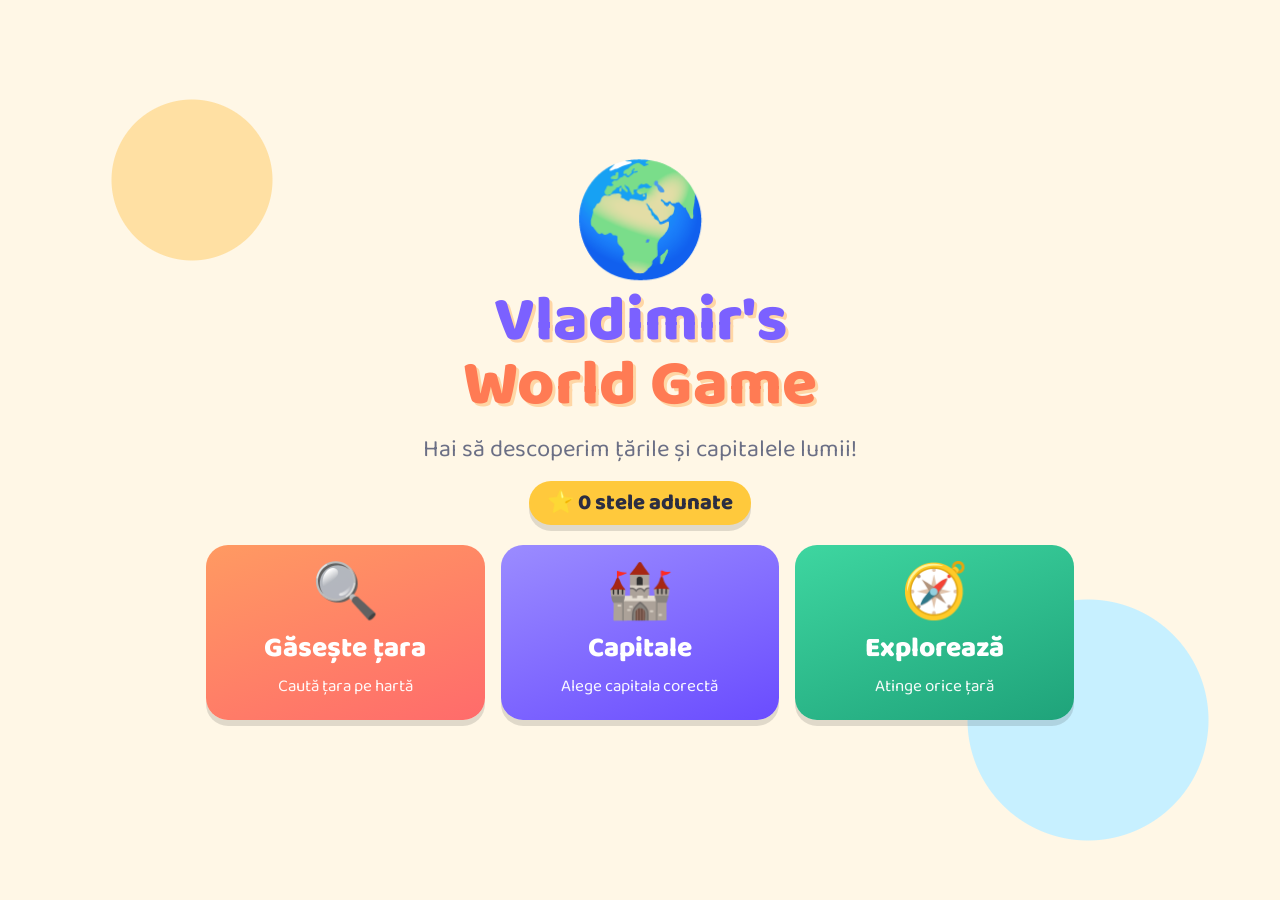
==== vladimirs-world-game/index.html @ 8aed056c "Add Vladimir's World Game: find countries and capitals on the world map A kid-friendly (age ~6) geog" ====
<!doctype html>
<html lang="ro">
<head>
  <meta charset="utf-8">
  <meta name="viewport" content="width=device-width, initial-scale=1, maximum-scale=1, user-scalable=no">
  <title>Vladimir's World Game</title>
  <meta name="description" content="Joc pentru copii: găsește țările și capitalele pe harta lumii.">
  <link rel="icon" href="data:image/svg+xml,<svg xmlns='http://www.w3.org/2000/svg' viewBox='0 0 100 100'><text y='.9em' font-size='90'>🌍</text></svg>">
  <link rel="preconnect" href="https://fonts.googleapis.com">
  <link rel="preconnect" href="https://fonts.gstatic.com" crossorigin>
  <link href="https://fonts.googleapis.com/css2?family=Baloo+2:wght@500;700;800&display=swap" rel="stylesheet">
  <link rel="stylesheet" href="style.css">
</head>
<body>

  <!-- ============ ECRAN PRINCIPAL ============ -->
  <section id="screen-home" class="screen home">
    <div class="home-inner">
      <div class="globe" aria-hidden="true">🌍</div>
      <h1 class="title">Vladimir's<br><span>World Game</span></h1>
      <p class="subtitle">Hai să descoperim țările și capitalele lumii!</p>
      <div class="total-stars" id="total-stars">⭐ 0</div>

      <div class="mode-grid">
        <button class="mode-btn find" data-mode="find">
          <span class="mode-emoji">🔍</span>
          <span class="mode-name">Găsește țara</span>
          <span class="mode-desc">Caută țara pe hartă</span>
        </button>
        <button class="mode-btn capitals" data-mode="capitals">
          <span class="mode-emoji">🏰</span>
          <span class="mode-name">Capitale</span>
          <span class="mode-desc">Alege capitala corectă</span>
        </button>
        <button class="mode-btn explore" data-mode="explore">
          <span class="mode-emoji">🧭</span>
          <span class="mode-name">Explorează</span>
          <span class="mode-desc">Atinge orice țară</span>
        </button>
      </div>
    </div>
  </section>

  <!-- ============ ALEGE REGIUNEA ============ -->
  <section id="screen-setup" class="screen setup" hidden>
    <div class="setup-inner">
      <button class="back-btn" id="setup-back" aria-label="Înapoi">⬅️</button>
      <h2 id="setup-title">Unde vrei să joci?</h2>
      <div class="region-grid" id="region-grid"></div>
      <h3>Cât de greu?</h3>
      <div class="level-row" id="level-row">
        <button class="level-btn" data-level="1">⭐<span>Ușor</span></button>
        <button class="level-btn" data-level="2">⭐⭐<span>Mediu</span></button>
        <button class="level-btn" data-level="3">⭐⭐⭐<span>Greu</span></button>
      </div>
      <button class="play-btn" id="play-btn">Joacă! 🚀</button>
    </div>
  </section>

  <!-- ============ JOCUL ============ -->
  <section id="screen-game" class="screen game" hidden>
    <header class="topbar">
      <button class="icon-btn" id="home-btn" aria-label="Meniu">🏠</button>
      <div class="progress" id="progress"></div>
      <div class="score" id="score">⭐ 0</div>
      <button class="icon-btn" id="sound-btn" aria-label="Sunet">🔊</button>
    </header>

    <div class="prompt" id="prompt">
      <div class="flag" id="prompt-flag"></div>
      <div class="prompt-text">
        <div class="prompt-small" id="prompt-small"></div>
        <div class="prompt-big" id="prompt-big"></div>
        <div class="prompt-extra" id="prompt-extra"></div>
      </div>
      <button class="icon-btn speak-btn" id="speak-btn" aria-label="Citește din nou">🗣️</button>
      <button class="next-btn" id="next-btn" hidden>Mai departe ➡️</button>
    </div>

    <div class="answers" id="answers" hidden></div>

    <div class="map-wrap" id="map-wrap">
      <svg id="map" role="img" aria-label="Harta lumii"></svg>
      <div class="map-controls">
        <button class="icon-btn" id="zoom-in" aria-label="Mărește">➕</button>
        <button class="icon-btn" id="zoom-out" aria-label="Micșorează">➖</button>
        <button class="icon-btn" id="zoom-reset" aria-label="Toată harta">🌍</button>
        <button class="icon-btn hint-btn" id="hint-btn" aria-label="Ajutor">💡</button>
      </div>
      <div class="toast" id="toast" hidden></div>
    </div>
  </section>

  <!-- ============ SFÂRȘIT DE RUNDĂ ============ -->
  <div class="overlay" id="end-overlay" hidden>
    <div class="end-card">
      <div class="trophy" id="end-trophy">🏆</div>
      <h2 id="end-title">Bravo, Vladimir!</h2>
      <p id="end-text"></p>
      <div class="end-stars" id="end-stars"></div>
      <div class="end-buttons">
        <button class="play-btn" id="again-btn">Încă o dată 🔁</button>
        <button class="play-btn secondary" id="menu-btn">Meniu 🏠</button>
      </div>
    </div>
  </div>

  <canvas id="confetti" aria-hidden="true"></canvas>

  <script src="vendor/d3.min.js"></script>
  <script src="vendor/topojson-client.min.js"></script>
  <script src="data/world-110m.js"></script>
  <script src="data/countries.js"></script>
  <script src="game.js"></script>
</body>
</html>
---- vladimirs-world-game/style.css ----
:root {
  --bg: #fff7e6;
  --ink: #2b2d42;
  --muted: #6b6f85;
  --card: #ffffff;
  --ocean: #8fd3f4;
  --ocean-deep: #5fb7e5;
  --accent: #ff7b54;
  --accent-2: #7b61ff;
  --good: #2ec27e;
  --bad: #ff5d5d;
  --gold: #ffc93c;
  --shadow: 0 6px 0 rgba(0, 0, 0, 0.12);
  --radius: 22px;
  --font: 'Baloo 2', 'Comic Sans MS', 'Chalkboard SE', system-ui, sans-serif;
}

* { box-sizing: border-box; }

html, body {
  margin: 0;
  height: 100%;
  background: var(--bg);
  color: var(--ink);
  font-family: var(--font);
  -webkit-tap-highlight-color: transparent;
  overscroll-behavior: none;
}

button {
  font-family: inherit;
  color: inherit;
  cursor: pointer;
  border: none;
  -webkit-user-select: none;
  user-select: none;
  touch-action: manipulation;
}

[hidden] { display: none !important; }

.screen {
  position: fixed;
  inset: 0;
  display: flex;
  flex-direction: column;
}

/* ---------------- Ecran principal ---------------- */
.home {
  overflow-y: auto;
  background:
    radial-gradient(circle at 15% 20%, #ffe0a3 0 80px, transparent 81px),
    radial-gradient(circle at 85% 80%, #c7f0ff 0 120px, transparent 121px),
    var(--bg);
}

.home-inner, .setup-inner {
  width: 100%;
  max-width: 900px;
  margin: auto;
  padding: 24px 16px 32px;
  text-align: center;
}

.globe {
  font-size: clamp(64px, 16vw, 110px);
  line-height: 1;
  animation: spin-bob 4s ease-in-out infinite;
}

@keyframes spin-bob {
  0%, 100% { transform: translateY(0) rotate(-8deg); }
  50% { transform: translateY(-12px) rotate(8deg); }
}

.title {
  margin: 8px 0 0;
  font-size: clamp(34px, 8vw, 64px);
  font-weight: 800;
  line-height: 1;
  color: var(--accent-2);
  text-shadow: 3px 3px 0 #ffd6a5;
}

.title span { color: var(--accent); }

.subtitle {
  font-size: clamp(18px, 4vw, 24px);
  color: var(--muted);
  margin: 12px 0;
}

.total-stars {
  display: inline-block;
  background: var(--gold);
  padding: 4px 18px;
  border-radius: 999px;
  font-size: 22px;
  font-weight: 800;
  box-shadow: var(--shadow);
  margin-bottom: 20px;
}

.mode-grid {
  display: grid;
  grid-template-columns: repeat(auto-fit, minmax(220px, 1fr));
  gap: 16px;
}

.mode-btn {
  display: flex;
  flex-direction: column;
  align-items: center;
  gap: 2px;
  padding: 20px 12px;
  border-radius: var(--radius);
  box-shadow: var(--shadow);
  color: #fff;
  transition: transform 0.12s;
}

.mode-btn:active { transform: translateY(4px); box-shadow: none; }
.mode-btn.find { background: linear-gradient(160deg, #ff9a62, #ff6b6b); }
.mode-btn.capitals { background: linear-gradient(160deg, #9b8cff, #6a4cff); }
.mode-btn.explore { background: linear-gradient(160deg, #3ed6a0, #1fa37a); }
.mode-emoji { font-size: 54px; line-height: 1.1; }
.mode-name { font-size: 28px; font-weight: 800; }
.mode-desc { font-size: 17px; opacity: 0.95; }

/* ---------------- Alege regiunea ---------------- */
.setup { overflow-y: auto; }
.setup-inner { position: relative; }
.setup h2 { font-size: clamp(26px, 6vw, 40px); margin: 8px 0 16px; color: var(--accent-2); }
.setup h3 { font-size: 26px; margin: 24px 0 10px; }

.back-btn {
  position: absolute;
  left: 16px;
  top: 20px;
  font-size: 30px;
  background: var(--card);
  border-radius: 16px;
  width: 56px;
  height: 56px;
  box-shadow: var(--shadow);
}

.region-grid {
  display: grid;
  grid-template-columns: repeat(auto-fit, minmax(140px, 1fr));
  gap: 12px;
}

.region-btn, .level-btn {
  background: var(--card);
  border-radius: var(--radius);
  box-shadow: var(--shadow);
  padding: 12px 8px;
  display: flex;
  flex-direction: column;
  align-items: center;
  font-size: 20px;
  font-weight: 700;
  border: 4px solid transparent;
  transition: transform 0.12s;
}

.region-btn .emoji { font-size: 44px; line-height: 1.1; }
.region-btn.selected, .level-btn.selected {
  border-color: var(--accent);
  background: #fff1e8;
  transform: scale(1.04);
}

.level-row {
  display: grid;
  grid-template-columns: repeat(3, 1fr);
  gap: 12px;
}

.level-btn { font-size: 24px; }
.level-btn span { font-size: 20px; }

.play-btn {
  margin-top: 24px;
  background: var(--accent);
  color: #fff;
  font-size: 30px;
  font-weight: 800;
  padding: 10px 40px;
  border-radius: 999px;
  box-shadow: 0 6px 0 #d8572f;
}

.play-btn:active { transform: translateY(4px); box-shadow: none; }
.play-btn.secondary { background: var(--accent-2); box-shadow: 0 6px 0 #4b33c9; }

/* ---------------- Jocul ---------------- */
.game { background: var(--ocean-deep); }

.topbar {
  display: flex;
  align-items: center;
  gap: 10px;
  padding: 8px 12px;
  background: var(--bg);
}

.icon-btn {
  background: var(--card);
  border-radius: 14px;
  width: 48px;
  height: 48px;
  font-size: 24px;
  box-shadow: 0 4px 0 rgba(0, 0, 0, 0.12);
  flex: none;
  display: grid;
  place-items: center;
}

.icon-btn:active { transform: translateY(3px); box-shadow: none; }

.progress {
  flex: 1;
  display: flex;
  gap: 6px;
  justify-content: center;
  flex-wrap: wrap;
}

.progress .dot {
  width: 18px;
  height: 18px;
  border-radius: 50%;
  background: #e8e2d6;
  display: grid;
  place-items: center;
  font-size: 12px;
}

.progress .dot.current { outline: 3px solid var(--accent); }
.progress .dot.star { background: var(--gold); }
.progress .dot.helped { background: #b9e6c9; }

.score {
  font-size: 24px;
  font-weight: 800;
  background: var(--gold);
  border-radius: 999px;
  padding: 0 14px;
  min-width: 72px;
  text-align: center;
}

.prompt {
  display: flex;
  align-items: center;
  gap: 12px;
  margin: 0 12px 8px;
  padding: 8px 12px;
  background: var(--card);
  border-radius: var(--radius);
  box-shadow: var(--shadow);
  flex-wrap: wrap;
}

.flag {
  width: 84px;
  height: 56px;
  flex: none;
  display: grid;
  place-items: center;
  font-size: 48px;
  line-height: 1;
}

.flag img {
  max-width: 100%;
  max-height: 100%;
  border-radius: 6px;
  box-shadow: 0 0 0 2px rgba(0, 0, 0, 0.08);
}

.prompt-text { flex: 1; min-width: 160px; }
.prompt-small { font-size: 18px; color: var(--muted); line-height: 1.1; }
.prompt-big {
  font-size: clamp(26px, 6vw, 40px);
  font-weight: 800;
  line-height: 1.05;
  color: var(--accent-2);
}
.prompt-extra { font-size: 20px; line-height: 1.2; }
.prompt-extra b { color: var(--accent); }

.next-btn {
  background: var(--good);
  color: #fff;
  font-size: 24px;
  font-weight: 800;
  border-radius: 999px;
  padding: 6px 22px;
  box-shadow: 0 5px 0 #1f8f5b;
  animation: pop 0.4s ease-out, wiggle 1.6s ease-in-out 1.5s infinite;
}

.next-btn:active { transform: translateY(4px); box-shadow: none; }

@keyframes pop { from { transform: scale(0.3); } to { transform: scale(1); } }
@keyframes wiggle {
  0%, 100% { transform: rotate(0); }
  10% { transform: rotate(-4deg); }
  20% { transform: rotate(4deg); }
  30% { transform: rotate(0); }
}

.answers {
  display: grid;
  grid-template-columns: repeat(3, 1fr);
  gap: 10px;
  margin: 0 12px 8px;
}

.answer-btn {
  background: var(--card);
  border-radius: 18px;
  font-size: clamp(18px, 4.5vw, 28px);
  font-weight: 800;
  padding: 10px 6px;
  box-shadow: var(--shadow);
  border: 4px solid transparent;
  line-height: 1.1;
}

.answer-btn:active { transform: translateY(4px); box-shadow: none; }
.answer-btn.right { background: var(--good); color: #fff; border-color: #1f8f5b; }
.answer-btn.wrong { background: #ffe1e1; color: #b04040; animation: shake 0.4s; opacity: 0.7; }

@keyframes shake {
  0%, 100% { transform: translateX(0); }
  25% { transform: translateX(-8px); }
  75% { transform: translateX(8px); }
}

.map-wrap {
  position: relative;
  flex: 1;
  min-height: 0;
  background: var(--ocean-deep);
  overflow: hidden;
}

#map {
  width: 100%;
  height: 100%;
  display: block;
  touch-action: none;
  cursor: grab;
}

#map .sphere { fill: var(--ocean); }
#map .graticule { fill: none; stroke: #ffffff; stroke-opacity: 0.25; stroke-width: 0.6px; vector-effect: non-scaling-stroke; }

#map .country {
  stroke: #ffffff;
  stroke-width: 0.8px;
  vector-effect: non-scaling-stroke;
  cursor: pointer;
  transition: fill 0.25s;
}

#map .country:hover { filter: brightness(1.08); }
#map .country.found { fill: #8ee4af !important; }
#map .country.correct { fill: var(--good) !important; }
#map .country.wrong { fill: var(--bad) !important; }
#map .country.target { fill: var(--gold) !important; stroke: #b87d00; stroke-width: 2px; }
#map .country.selected { fill: var(--gold) !important; stroke: #b87d00; stroke-width: 2px; }
#map .country.hint { animation: blink 0.7s ease-in-out infinite; stroke: #b87d00; stroke-width: 2px; }

@keyframes blink {
  0%, 100% { fill: var(--gold); }
  50% { fill: #ff8a3d; }
}

#map .label text {
  font-family: var(--font);
  font-weight: 800;
  paint-order: stroke;
  stroke: #ffffff;
  stroke-width: 5px;
  stroke-linejoin: round;
  text-anchor: middle;
  pointer-events: none;
}

#map .label .country-name { font-size: 22px; fill: var(--ink); }
#map .label .country-name.bad { fill: #c23a3a; }
#map .label .capital-name { font-size: 17px; fill: #7a2cff; }
#map .label .capital-dot { fill: #7a2cff; stroke: #fff; stroke-width: 3px; }
#map .label { pointer-events: none; animation: label-in 0.35s ease-out; }

@keyframes label-in { from { opacity: 0; } to { opacity: 1; } }

.map-controls {
  position: absolute;
  right: 12px;
  bottom: 12px;
  display: flex;
  flex-direction: column;
  gap: 8px;
}

.hint-btn { background: #fff4c2; }

.toast {
  position: absolute;
  left: 50%;
  bottom: 16px;
  transform: translateX(-50%);
  background: rgba(43, 45, 66, 0.9);
  color: #fff;
  font-size: 22px;
  font-weight: 700;
  padding: 6px 18px;
  border-radius: 999px;
  max-width: calc(100% - 100px);
  text-align: center;
  pointer-events: none;
}

/* ---------------- Sfârșit de rundă ---------------- */
.overlay {
  position: fixed;
  inset: 0;
  background: rgba(43, 45, 66, 0.55);
  display: grid;
  place-items: center;
  padding: 16px;
  z-index: 10;
}

.end-card {
  background: var(--card);
  border-radius: 28px;
  padding: 24px 20px;
  text-align: center;
  max-width: 480px;
  width: 100%;
  box-shadow: 0 10px 0 rgba(0, 0, 0, 0.15);
  animation: pop 0.45s ease-out;
}

.trophy { font-size: 90px; line-height: 1; animation: spin-bob 2.5s ease-in-out infinite; }
.end-card h2 { font-size: 36px; margin: 8px 0 0; color: var(--accent-2); }
.end-card p { font-size: 22px; margin: 6px 0; }
.end-stars { font-size: 34px; letter-spacing: 2px; word-break: break-all; }
.end-buttons { display: flex; flex-wrap: wrap; gap: 12px; justify-content: center; }
.end-buttons .play-btn { font-size: 24px; padding: 8px 24px; }

#confetti {
  position: fixed;
  inset: 0;
  width: 100%;
  height: 100%;
  pointer-events: none;
  z-index: 20;
}

/* Ecrane mici în mod peisaj: comprimăm antetul */
@media (max-height: 500px) {
  .topbar { padding: 4px 8px; }
  .icon-btn { width: 40px; height: 40px; font-size: 20px; }
  .prompt { margin-bottom: 4px; padding: 4px 10px; }
  .flag { width: 60px; height: 40px; font-size: 34px; }
  .prompt-big { font-size: 26px; }
  .answer-btn { padding: 4px; }
}

@media (max-width: 520px) {
  .prompt { gap: 8px; }
  .flag { width: 64px; height: 44px; font-size: 38px; }
  .next-btn { width: 100%; }
  .answers { gap: 6px; }
  .progress { gap: 4px; }
  .progress .dot { width: 13px; height: 13px; }
  .score { font-size: 20px; min-width: 60px; padding: 0 10px; }
}
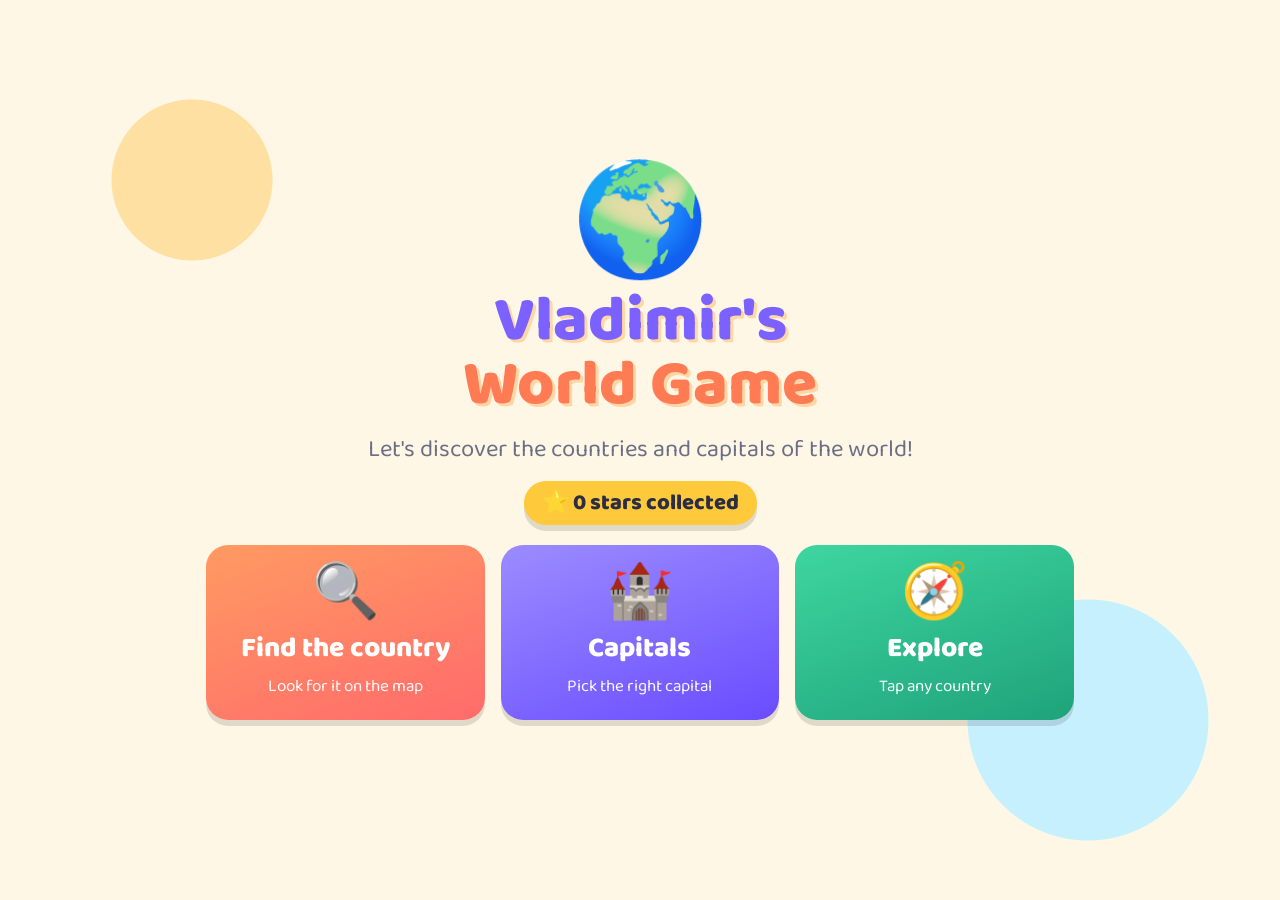
==== commit 95d2c28d: "Switch all on-screen text to English Country and capital names, menus, prompts and the end screen ar" ====
--- a/vladimirs-world-game/index.html
+++ b/vladimirs-world-game/index.html
@@ -1,10 +1,10 @@
 <!doctype html>
-<html lang="ro">
+<html lang="en">
 <head>
   <meta charset="utf-8">
   <meta name="viewport" content="width=device-width, initial-scale=1, maximum-scale=1, user-scalable=no">
   <title>Vladimir's World Game</title>
-  <meta name="description" content="Joc pentru copii: găsește țările și capitalele pe harta lumii.">
+  <meta name="description" content="A kids' game: find countries and capitals on the world map.">
   <link rel="icon" href="data:image/svg+xml,<svg xmlns='http://www.w3.org/2000/svg' viewBox='0 0 100 100'><text y='.9em' font-size='90'>🌍</text></svg>">
   <link rel="preconnect" href="https://fonts.googleapis.com">
   <link rel="preconnect" href="https://fonts.gstatic.com" crossorigin>
@@ -18,24 +18,24 @@
     <div class="home-inner">
       <div class="globe" aria-hidden="true">🌍</div>
       <h1 class="title">Vladimir's<br><span>World Game</span></h1>
-      <p class="subtitle">Hai să descoperim țările și capitalele lumii!</p>
+      <p class="subtitle">Let's discover the countries and capitals of the world!</p>
       <div class="total-stars" id="total-stars">⭐ 0</div>
 
       <div class="mode-grid">
         <button class="mode-btn find" data-mode="find">
           <span class="mode-emoji">🔍</span>
-          <span class="mode-name">Găsește țara</span>
-          <span class="mode-desc">Caută țara pe hartă</span>
+          <span class="mode-name">Find the country</span>
+          <span class="mode-desc">Look for it on the map</span>
         </button>
         <button class="mode-btn capitals" data-mode="capitals">
           <span class="mode-emoji">🏰</span>
-          <span class="mode-name">Capitale</span>
-          <span class="mode-desc">Alege capitala corectă</span>
+          <span class="mode-name">Capitals</span>
+          <span class="mode-desc">Pick the right capital</span>
         </button>
         <button class="mode-btn explore" data-mode="explore">
           <span class="mode-emoji">🧭</span>
-          <span class="mode-name">Explorează</span>
-          <span class="mode-desc">Atinge orice țară</span>
+          <span class="mode-name">Explore</span>
+          <span class="mode-desc">Tap any country</span>
         </button>
       </div>
     </div>
@@ -44,26 +44,26 @@
   <!-- ============ ALEGE REGIUNEA ============ -->
   <section id="screen-setup" class="screen setup" hidden>
     <div class="setup-inner">
-      <button class="back-btn" id="setup-back" aria-label="Înapoi">⬅️</button>
-      <h2 id="setup-title">Unde vrei să joci?</h2>
+      <button class="back-btn" id="setup-back" aria-label="Back">⬅️</button>
+      <h2 id="setup-title">Where do you want to play?</h2>
       <div class="region-grid" id="region-grid"></div>
-      <h3>Cât de greu?</h3>
+      <h3>How hard?</h3>
       <div class="level-row" id="level-row">
-        <button class="level-btn" data-level="1">⭐<span>Ușor</span></button>
-        <button class="level-btn" data-level="2">⭐⭐<span>Mediu</span></button>
-        <button class="level-btn" data-level="3">⭐⭐⭐<span>Greu</span></button>
+        <button class="level-btn" data-level="1">⭐<span>Easy</span></button>
+        <button class="level-btn" data-level="2">⭐⭐<span>Medium</span></button>
+        <button class="level-btn" data-level="3">⭐⭐⭐<span>Hard</span></button>
       </div>
-      <button class="play-btn" id="play-btn">Joacă! 🚀</button>
+      <button class="play-btn" id="play-btn">Play! 🚀</button>
     </div>
   </section>
 
   <!-- ============ JOCUL ============ -->
   <section id="screen-game" class="screen game" hidden>
     <header class="topbar">
-      <button class="icon-btn" id="home-btn" aria-label="Meniu">🏠</button>
+      <button class="icon-btn" id="home-btn" aria-label="Menu">🏠</button>
       <div class="progress" id="progress"></div>
       <div class="score" id="score">⭐ 0</div>
-      <button class="icon-btn" id="sound-btn" aria-label="Sunet">🔊</button>
+      <button class="icon-btn" id="sound-btn" aria-label="Sound">🔊</button>
     </header>
 
     <div class="prompt" id="prompt">
@@ -73,19 +73,19 @@
         <div class="prompt-big" id="prompt-big"></div>
         <div class="prompt-extra" id="prompt-extra"></div>
       </div>
-      <button class="icon-btn speak-btn" id="speak-btn" aria-label="Citește din nou">🗣️</button>
-      <button class="next-btn" id="next-btn" hidden>Mai departe ➡️</button>
+      <button class="icon-btn speak-btn" id="speak-btn" aria-label="Say it again">🗣️</button>
+      <button class="next-btn" id="next-btn" hidden>Next ➡️</button>
     </div>
 
     <div class="answers" id="answers" hidden></div>
 
     <div class="map-wrap" id="map-wrap">
-      <svg id="map" role="img" aria-label="Harta lumii"></svg>
+      <svg id="map" role="img" aria-label="World map"></svg>
       <div class="map-controls">
-        <button class="icon-btn" id="zoom-in" aria-label="Mărește">➕</button>
-        <button class="icon-btn" id="zoom-out" aria-label="Micșorează">➖</button>
-        <button class="icon-btn" id="zoom-reset" aria-label="Toată harta">🌍</button>
-        <button class="icon-btn hint-btn" id="hint-btn" aria-label="Ajutor">💡</button>
+        <button class="icon-btn" id="zoom-in" aria-label="Zoom in">➕</button>
+        <button class="icon-btn" id="zoom-out" aria-label="Zoom out">➖</button>
+        <button class="icon-btn" id="zoom-reset" aria-label="Whole map">🌍</button>
+        <button class="icon-btn hint-btn" id="hint-btn" aria-label="Hint">💡</button>
       </div>
       <div class="toast" id="toast" hidden></div>
     </div>
@@ -95,12 +95,12 @@
   <div class="overlay" id="end-overlay" hidden>
     <div class="end-card">
       <div class="trophy" id="end-trophy">🏆</div>
-      <h2 id="end-title">Bravo, Vladimir!</h2>
+      <h2 id="end-title">Well done, Vladimir!</h2>
       <p id="end-text"></p>
       <div class="end-stars" id="end-stars"></div>
       <div class="end-buttons">
-        <button class="play-btn" id="again-btn">Încă o dată 🔁</button>
-        <button class="play-btn secondary" id="menu-btn">Meniu 🏠</button>
+        <button class="play-btn" id="again-btn">Play again 🔁</button>
+        <button class="play-btn secondary" id="menu-btn">Menu 🏠</button>
       </div>
     </div>
   </div>
